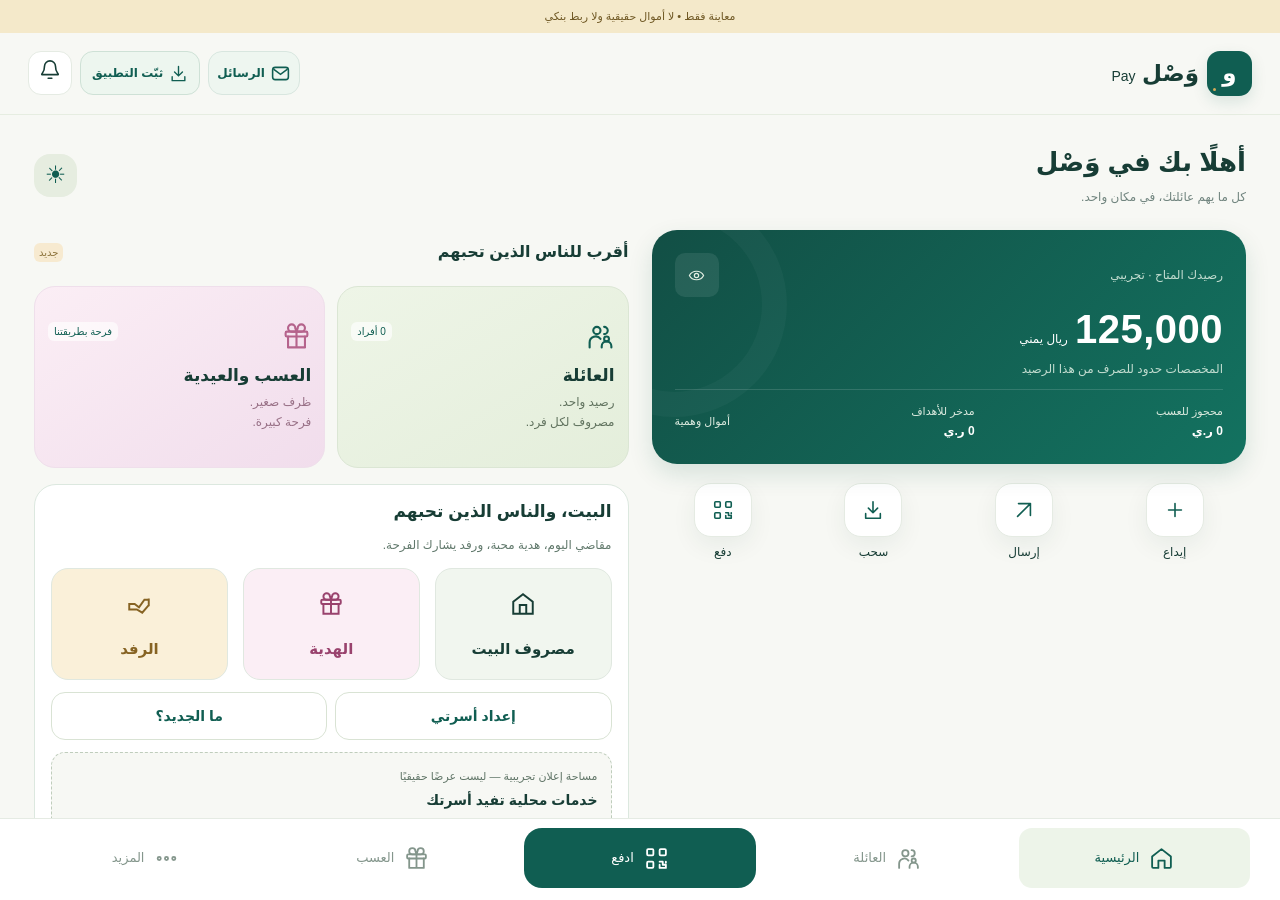
==== waslpay/index.html @ e9b145be "Add WaslPay 2.3 household budgets, optional family roles and gifts/rafd demo" ====
<!doctype html>
<html lang="ar" dir="rtl">
<head>
<meta charset="utf-8"><meta name="viewport" content="width=device-width,initial-scale=1,viewport-fit=cover,interactive-widget=resizes-content">
<meta name="theme-color" content="#105e52"><meta name="description" content="وَصْل Pay — معاينة محفظة الأسرة: ميزانيات متجددة، مصروف الأبناء وعسب العيد. جميع العمليات تجريبية.">
<meta name="apple-mobile-web-app-capable" content="yes">
<meta name="apple-mobile-web-app-title" content="وَصْل Pay">
<meta name="apple-mobile-web-app-status-bar-style" content="default">
<meta name="mobile-web-app-capable" content="yes">
<meta name="format-detection" content="telephone=no">
<title>وَصْل Pay | العائلة والعسب — هواتف وأجهزة لوحية</title>
<link rel="manifest" href="manifest.webmanifest">
<link rel="icon" type="image/png" sizes="192x192" href="icons/icon-192.png">
<link rel="apple-touch-icon" sizes="180x180" href="icons/apple-touch-icon.png">
<link rel="stylesheet" href="family-v2.css?v=2.0.0">
<link rel="stylesheet" href="responsive-2.1.css?v=2.1.0">
<link rel="stylesheet" href="messages-2.2.css?v=2.2.0">
<link rel="stylesheet" href="spend-guard-2.2.1.css?v=2.2.1">
<link rel="stylesheet" href="community-2.3.css?v=2.3.0">
</head>
<body>
<a class="skip-link" href="#screen">انتقل إلى المحتوى</a>
<main class="layout">
<aside class="intro">
 <a class="brand" href="#home"><span class="brand-mark">و</span><span>وَصْل <b dir="ltr">Pay</b><small>تفاصيل صغيرة. فرق كبير.</small></span></a>
 <div class="eyebrow">هاتف · تابلت · متصفح · معاينة 2.3.0</div>
 <h1>محفظة واحدة.<br>أقرب <em>لعائلتك.</em></h1>
 <p>مصروفهم من رصيدك، ضمن حدود تختارها.<br>وفرحة العيد تصلهم في ظرفٍ يحمل محبتك.</p>
 <div class="intro-item"><span>01</span><div><strong>مخصصات تتجدد</strong><small>كل يوم، كل أسبوع، أو كل شهر.</small></div></div>
 <div class="intro-item"><span>02</span><div><strong>«العسب» بطريقتنا</strong><small>ظروف وردية وزرقاء وذهبية، وتهنئة خاصة.</small></div></div>
 <div class="intro-item"><span>03</span><div><strong>قرارات أوضح، قلق أقل</strong><small>حدود للصرف، طلب زيادة، وصندوق لهدف الأسرة.</small></div></div>
 <div class="desktop-notice">نموذج تفاعلي محلي فقط، بلا بنك أو حسابات حقيقية. الأسماء والمبالغ أمثلة، ولا يتم إرسال أموال أو دعوات.</div>
 <span class="revision">تحديث الخميس 17 سبتمبر 2026 · 2.3.0</span>
</aside>
<div class="phone">
 <div class="demo-ribbon">معاينة فقط • لا أموال حقيقية ولا ربط بنكي</div>
 <header class="app-header"><a href="#home" class="small-brand"><span class="brand-mark">و</span><b>وَصْل <span dir="ltr">Pay</span></b></a><div class="header-actions"><button type="button" class="message-trigger" id="messageTrigger" data-inbox="open" aria-label="الرسائل"><svg viewBox="0 0 24 24" aria-hidden="true"><rect x="3" y="5" width="18" height="14" rx="3"/><path d="m4 7 8 6 8-6"/></svg><span>الرسائل</span><span id="messageCount" class="notification-dot" hidden></span></button><button type="button" class="install-trigger" data-platform-action="install" aria-label="تثبيت وَصْل على جهازك">ثبّت التطبيق</button><button class="icon-button" data-action="requests" aria-label="طلبات الأسرة"><span id="bellIcon"></span><span id="requestCount" class="notification-dot" hidden></span></button></div></header>
 <div id="connectionBar" class="connection-bar" role="status" hidden>أنت بلا إنترنت — المعاينة المحلية فقط. لا معاملات مالية حقيقية.</div>
 <div id="updateBar" class="update-bar" role="status" hidden><span>تحديث جديد جاهز للمعاينة</span><button type="button" data-platform-action="update">تحديث الآن</button></div>
 <div id="paymentLive" class="payment-live" hidden><p id="paymentLiveText" role="status" aria-live="polite" aria-atomic="true"></p><button type="button" id="paymentLiveOpen" data-inbox="detail">التفاصيل</button><button type="button" data-inbox="dismiss" aria-label="إخفاء تنبيه الحركة">×</button></div>
 <div id="screen" class="screen" tabindex="-1"></div>
 <nav id="nav" class="bottom-nav" aria-label="التنقل الرئيسي"></nav>
 <div id="toast" class="toast" role="status" aria-live="polite"></div>
</div>
</main>
<dialog id="dialog" aria-labelledby="dialogTitle"><div class="dialog-head"><h2 id="dialogTitle"></h2><button class="icon-button" data-action="close" aria-label="إغلاق">×</button></div><div id="dialogBody"></div></dialog>
<dialog id="installDialog" aria-labelledby="installTitle">
 <div class="dialog-head"><h2 id="installTitle">وَصْل، على جهازك</h2><button type="button" class="icon-button" data-platform-action="close-install" aria-label="إغلاق تعليمات التثبيت">×</button></div>
 <div class="install-hero"><img src="icons/icon-192.png" width="74" height="74" alt="أيقونة وَصْل Pay"><h3>عائلتك أقرب، بضغطة.</h3><p>أضف المعاينة إلى الشاشة الرئيسية.<br>للهواتف والأجهزة اللوحية، دون تسجيل في ChatGPT.</p></div>
 <div class="install-tabs" role="group" aria-label="نوع جهازك"><button type="button" data-platform-action="tab" data-platform="android" aria-pressed="true">Android</button><button type="button" data-platform-action="tab" data-platform="apple" aria-pressed="false">iPhone / iPad</button></div>
 <ol id="installSteps" class="install-steps"></ol>
 <button type="button" id="nativeInstall" class="primary" data-platform-action="native-install" hidden>تثبيت التطبيق</button>
 <p class="hint warn">هذه نسخة ويب تجريبية، وليست تطبيقًا منشورًا في App Store أو Google Play. ملف APK السابق لا يُحدَّث تلقائيًا.</p>
 <p id="offlineHint" class="install-foot">بعد تحميل الملفات لأول مرة، تتاح المعاينة المحفوظة دون إنترنت إذا دعم المتصفح ذلك. لا تُنفّذ دفعات حقيقية، ولا تنتقل بيانات التجربة بين الأجهزة.</p>
</dialog>
<dialog id="messagesDialog" aria-labelledby="messagesTitle"><div class="dialog-head"><div><h2 id="messagesTitle">رسائل المحفظة</h2><p id="messagesScope"></p></div><button type="button" class="icon-button" data-inbox="close" aria-label="إغلاق الرسائل">×</button></div><p class="hint warn">تحديث فوري داخل هذه المعاينة فقط. لا ربط مصرفي، ولا إشعارات بين هواتف مختلفة أو عند إغلاق التطبيق.</p><div id="messagesBody"></div></dialog>
<noscript><p>تحتاج المعاينة إلى تفعيل JavaScript. لا يتم تنفيذ أي معاملات حقيقية.</p></noscript>
<script src="community-start-2.3.js?v=2.3.0"></script>
<script src="family-v2.js?v=2.0.0"></script>
<script src="platform-2.1.1.js?v=2.1.1"></script>
<script src="money-input-2.1.2.js?v=2.1.2"></script>
<script src="messages-2.2.js?v=2.2.0"></script>
<script src="spend-guard-2.2.1.js?v=2.2.1"></script>
<script src="community-domain-2.3.js?v=2.3.0"></script>
<script src="community-ui-2.3.js?v=2.3.0"></script>
</body>
</html>
---- waslpay/family-v2.css ----
:root{--ink:#173d35;--muted:#70847e;--green:#105e52;--mint:#e6f2ec;--gold:#d6aa58;--paper:#f7f8f4;--line:#e5ebe3;--pink:#d36b9c;--blue:#5187ca;--red:#b74945;--shadow:0 9px 24px #163e3210}*{box-sizing:border-box}body{margin:0;font-family:Tahoma,Arial,system-ui,sans-serif;color:var(--ink);background:radial-gradient(ellipse at 80% 20%,#e4efe6,transparent 55%),#f6f3eb;font-size:14px}button,input,select,textarea{font:inherit}button,a{touch-action:manipulation}button{cursor:pointer;color:inherit}button:disabled{opacity:.5;cursor:not-allowed}button:focus-visible,a:focus-visible{outline:3px solid var(--gold);outline-offset:3px}a{color:inherit;text-decoration:none}svg.ico{width:22px;height:22px;fill:none;stroke:currentColor;stroke-width:1.75;stroke-linecap:round;stroke-linejoin:round;flex-shrink:0}.layout{max-width:1070px;margin:auto;display:grid;grid-template-columns:1fr 432px;gap:85px;align-items:center;padding:28px 35px;min-height:100vh}.intro{padding:20px 0}.brand{display:flex;align-items:center;gap:13px;font-size:28px;font-weight:700;margin-bottom:50px}.brand b{font-size:20px;font-weight:400}.brand small{display:block;font-size:10px;letter-spacing:.5px;margin-top:6px;color:var(--muted);font-weight:400}.brand-mark{display:grid;place-items:center;width:49px;height:49px;border-radius:17px;background:var(--green);color:#fff;font-size:30px;font-weight:bold;position:relative;box-shadow:0 6px 15px #105e5220}.brand-mark:after{content:'';position:absolute;bottom:7px;left:8px;width:5px;height:5px;background:var(--gold);border-radius:50%}.eyebrow{color:var(--green);font-size:12px;letter-spacing:1px;margin-bottom:17px}.intro h1{font-size:51px;line-height:1.5;letter-spacing:-2px;margin:0 0 20px}.intro em{font-style:normal;color:var(--green);position:relative}.intro em:after{content:'';position:absolute;height:9px;background:#d6aa5835;bottom:4px;left:0;right:0}.intro>p{font-size:16px;line-height:2;color:var(--muted);margin-bottom:28px}.intro-item{display:flex;gap:16px;align-items:center;padding:14px 0;border-bottom:1px solid #d9e3d7}.intro-item>span{color:var(--gold);font-size:13px;letter-spacing:1px}.intro-item strong{display:block;font-size:14px}.intro-item small{display:block;color:var(--muted);font-size:11px;line-height:1.8;margin-top:5px}.desktop-notice{font-size:10px;line-height:1.9;color:var(--muted);margin-top:25px;max-width:350px}.revision{display:block;font-size:9px;color:var(--muted);margin-top:15px}.phone{border:6px solid #213f35;border-radius:37px;height:min(910px,calc(100vh - 56px));min-height:720px;background:var(--paper);box-shadow:0 30px 80px #1c493224;overflow:hidden;position:relative;display:flex;flex-direction:column}.demo-ribbon{flex-shrink:0;text-align:center;font-size:9px;background:#f4e9ca;padding:9px 4px 8px;color:#705925;line-height:1.4}.app-header{display:flex;align-items:center;justify-content:space-between;flex-shrink:0;padding:15px 19px 12px;background:var(--paper);border-bottom:1px solid #e6ede1}.small-brand{display:flex;gap:8px;align-items:center;font-size:18px}.small-brand .brand-mark{width:34px;height:34px;border-radius:11px;font-size:23px}.small-brand .brand-mark:after{width:3px;height:3px;bottom:5px;left:6px}.small-brand b>span{font-size:14px;font-weight:400}.icon-button{border:1px solid var(--line);background:#fff;width:37px;height:37px;display:grid;place-items:center;border-radius:13px;position:relative;font-size:24px}.notification-dot{position:absolute;top:0;right:-4px;background:var(--red);color:#fff;border:2px solid var(--paper);border-radius:50%;min-width:17px;height:17px;font-size:9px;display:grid;place-items:center}.notification-dot[hidden]{display:none}.screen{overflow:auto;flex:1;min-height:0;padding:18px 18px 32px;scrollbar-width:thin;scrollbar-color:#dae5d7 transparent;outline:none}.bottom-nav{flex-shrink:0;display:grid;grid-template-columns:repeat(5,1fr);border-top:1px solid var(--line);background:#fff;padding:8px 7px max(10px,env(safe-area-inset-bottom));gap:3px;z-index:4}.nav-button{border:0;background:transparent;color:#84968c;border-radius:13px;display:flex;align-items:center;justify-content:center;flex-direction:column;gap:4px;padding:6px 0;font-size:10px;min-height:49px}.nav-button.active{background:#edf4e9;color:var(--green)}.nav-button.pay{background:var(--green);color:#fff;width:51px;height:51px;border-radius:18px;justify-self:center}.nav-button.pay span{font-size:8px}.row{display:flex;align-items:center;justify-content:space-between;gap:10px}.greeting{margin:0 0 17px}.greeting h2{font-size:19px;line-height:1.5;margin:0 0 5px}.muted{color:var(--muted);font-size:11px;line-height:1.8}.avatar{width:43px;height:43px;border-radius:16px;display:grid;place-items:center;background:#e6ede0;color:var(--green);font-size:24px}.balance{padding:20px;border-radius:25px;background:linear-gradient(135deg,#124f45,#137260);color:white;box-shadow:0 10px 25px #0d574323;position:relative;overflow:hidden}.balance:after{content:'';position:absolute;width:175px;height:175px;border:25px solid #ffffff08;border-radius:50%;left:-90px;top:-38px;pointer-events:none}.balance .label{color:#c3ddd0;font-size:11px}.balance .money{font-size:31px;letter-spacing:.5px;margin:10px 0;display:flex;align-items:baseline;gap:7px;direction:ltr;justify-content:flex-end}.balance .money small{font-size:12px;font-weight:normal;letter-spacing:0}.balance .row{position:relative;z-index:1}.balance-foot{border-top:1px solid #ffffff23;margin-top:13px;padding-top:12px;font-size:9px;line-height:1.7;color:#dceadf}.balance-foot b{display:block;color:white;font-size:11px}.balance .eye{border:0;background:#ffffff16;width:29px;height:29px;border-radius:10px;display:grid;place-items:center;color:#e1ede1}.balance .eye .ico{width:17px;height:17px}.quick{display:grid;grid-template-columns:repeat(4,1fr);gap:8px;margin:19px 0}.quick button{border:0;background:none;padding:0;font-size:10px;text-align:center}.quick button>span{width:53px;height:50px;border:1px solid var(--line);background:#fff;border-radius:17px;display:grid;place-items:center;margin:0 auto 8px;color:var(--green);box-shadow:var(--shadow)}.heading{display:flex;align-items:center;justify-content:space-between;margin:22px 0 11px;gap:10px}.heading h3{font-size:14px;margin:0;line-height:1.6}.text-button{border:0;background:none;padding:4px 0;color:var(--green);font-size:10px;text-decoration:none}.tiles{display:grid;grid-template-columns:1fr 1fr;gap:10px}.feature-card{border:1px solid #dbe6d4;background:linear-gradient(150deg,#eef5e7,#e4eedb);padding:15px 13px;border-radius:21px;text-align:right;min-height:130px;position:relative;overflow:hidden}.feature-card.pink{background:linear-gradient(145deg,#fbeef5,#f1ddec);border-color:#efdfeb}.feature-card>strong{display:block;font-size:17px;margin:11px 0 6px}.feature-card>small{display:block;font-size:10px;color:#60725e;line-height:1.7}.feature-card.pink small{color:#987086}.feature-card>.ico{width:29px;height:29px;color:var(--green)}.feature-card.pink>.ico{color:#b5638c}.tiny-pill{float:left;background:#ffffffa6;color:var(--green);padding:4px 6px;border-radius:6px;font-size:8px}.services-grid{display:grid;grid-template-columns:repeat(3,1fr);gap:8px}.service-button{border:1px solid var(--line);background:#fff;border-radius:16px;padding:12px 4px;text-align:center;display:flex;gap:7px;flex-direction:column;align-items:center;font-size:10px}.service-button .ico{width:23px;height:23px;color:var(--green)}.card{background:white;border:1px solid var(--line);border-radius:20px;padding:15px;margin-bottom:11px}.hint{background:#edf2e8;border:1px solid #e3eadd;border-radius:14px;padding:11px 12px;font-size:10px;line-height:1.9;color:#5f7568;margin:12px 0}.hint.warn{background:#fbf3de;border-color:#f0e3bd;color:#7c672f}.hint.pink{background:#faeef4;border-color:#eddfeb;color:#8b6380}.hint.danger{background:#fff0ee;border-color:#f1d9d2;color:var(--red)}.page-title{display:flex;align-items:center;justify-content:space-between;margin-bottom:16px}.page-title h2{font-size:23px;margin:0 0 6px}.page-title p{margin:0}.page-title .title-icon{width:46px;height:46px;border-radius:18px;background:#e6ede1;display:grid;place-items:center}.page-title .title-icon .ico{width:26px;height:26px}.primary,.secondary,.danger-button{width:100%;padding:13px 12px;min-height:46px;border-radius:14px;border:1px solid transparent;display:flex;align-items:center;justify-content:center;gap:7px;font-size:12px;font-weight:700}.primary{background:var(--green);color:white}.secondary{background:#fff;color:var(--green);border-color:#d9e3d4}.danger-button{background:#fff0ed;color:var(--red);border-color:#f1dad5}.button-row{display:flex;gap:8px;margin-top:12px}.button-row>*{flex:1}.button-row .primary,.button-row .secondary{font-size:10px;min-height:40px;padding:9px 6px}.member-card{background:#fff;border:1px solid var(--line);border-radius:20px;padding:15px;margin-bottom:11px}.member-card.paused{background:#f2f3ef}.member-info{display:flex;gap:10px;align-items:center}.member-avatar{width:44px;height:44px;border-radius:16px;display:grid;place-items:center;font-size:25px;background:#e8f0fd}.member-avatar.pink{background:#f8e7f0}.member-avatar.gold{background:#fcf0d5}.member-name{font-size:14px;font-weight:700}.badge{display:inline-flex;align-items:center;gap:4px;font-size:9px;background:#ecf4e7;color:var(--green);padding:5px 7px;border-radius:7px;white-space:nowrap}.badge.paused{color:var(--red);background:#fae8e5}.member-budget{margin-top:17px;display:flex;justify-content:space-between;align-items:baseline}.member-budget b{font-size:21px}.member-budget b small{font-size:10px;font-weight:normal}.member-budget>span{font-size:9px;color:var(--muted)}.progress{height:6px;background:#edf1e8;border-radius:20px;margin:10px 0;overflow:hidden}.progress>i{display:block;height:100%;background:linear-gradient(90deg,#78a987,#176453);border-radius:20px;max-width:100%}.progress>i.over{background:#d09047}.micro{font-size:9px;line-height:1.9;color:var(--muted)}.category-list{display:flex;flex-wrap:wrap;gap:5px;margin-top:9px}.category-list span{background:#f4f6f1;border:1px solid #edf0e8;padding:4px 6px;border-radius:7px;font-size:9px}.summary-grid{display:grid;grid-template-columns:repeat(2,1fr);gap:9px}.stat{border:1px solid var(--line);border-radius:15px;background:#fff;padding:12px}.stat small{display:block;font-size:9px;color:var(--muted);line-height:1.7}.stat b{font-size:17px;display:block;margin-top:6px}.stat b small{display:inline;font-weight:normal}.preview-banner{padding:10px 12px;background:#e8edf7;border:1px solid #d8dfef;color:#4f6289;border-radius:12px;font-size:10px;line-height:1.8;margin-bottom:12px}.preview-banner button{display:block;font-size:10px;background:#fff;border:1px solid #d8dfef;padding:7px 10px;border-radius:7px;margin-top:8px;color:#415b81}.member-view-hero{text-align:center;background:#eef4e8;border:1px solid #dfe8d5;border-radius:23px;padding:25px 15px}.member-view-hero .member-avatar{margin:0 auto 12px;width:60px;height:60px;font-size:32px}.member-view-hero h3{margin:0 0 10px;font-size:19px}.member-view-hero .big{font-size:35px;font-weight:700;margin:8px 0}.member-view-hero .big small{font-size:12px;font-weight:normal}.request-card{background:white;border:1px solid var(--line);padding:14px;border-radius:16px;margin:10px 0}.request-card h3{font-size:13px;margin:0 0 7px}.request-card p{font-size:11px;color:var(--muted);line-height:1.8;margin:6px 0}.tx{display:flex;gap:10px;align-items:center;padding:13px 0;border-bottom:1px solid var(--line)}.tx:last-child{border-bottom:0}.tx-icon{width:35px;height:35px;border-radius:12px;display:grid;place-items:center;background:#eaf2e5;color:var(--green);flex-shrink:0}.tx-icon .ico{width:17px;height:17px}.tx-info{min-width:0;flex:1}.tx-info strong{font-size:11px;display:block;overflow-wrap:anywhere}.tx-info small{display:block;color:var(--muted);font-size:9px;line-height:1.7;margin-top:4px}.tx-sum{font-size:11px;white-space:nowrap}.tx-sum.minus{color:#a45045}.tx-sum.plus{color:#1b7a57}.empty{text-align:center;padding:23px 10px;color:var(--muted);font-size:11px;line-height:1.9}.gift-hero{position:relative;border-radius:24px;padding:21px 17px;background:linear-gradient(135deg,#f9ecf2,#efdde8);text-align:center;overflow:hidden;border:1px solid #efdfeb;margin-bottom:13px}.gift-hero h3{font-size:22px;margin:16px 0 9px;color:#8d526f}.gift-hero p{font-size:11px;line-height:1.9;color:#9a7187;margin:0}.envelope{--env:#df94b5;--env-dark:#ba6f93;--env-light:#f3c9dc;position:relative;width:142px;height:93px;border-radius:7px 7px 15px 15px;margin:15px auto 5px;background:var(--env);box-shadow:0 9px 18px #80405b18;perspective:500px}.envelope.blue{--env:#85afd9;--env-dark:#5989bf;--env-light:#c2dcf3}.envelope.gold{--env:#dcc08a;--env-dark:#bb9b5d;--env-light:#f6e5bc}.envelope:before{content:'';position:absolute;inset:0;background:var(--env-light);clip-path:polygon(0 0,100% 0,50% 63%);transform-origin:top;transition:transform .7s}.envelope:after{content:'';position:absolute;inset:0;background:var(--env-dark);clip-path:polygon(0 100%,50% 39%,100% 100%);opacity:.3;border-radius:inherit}.envelope .seal{position:absolute;z-index:2;left:calc(50% - 17px);top:33px;width:34px;height:34px;border-radius:50%;display:grid;place-items:center;border:2px solid #f9eac9;background:#dbb775;color:#fff8e8;font-size:15px;box-shadow:0 3px 8px #ad7a4540}.envelope.opened:before{transform:rotateX(160deg)}.envelope.opened .seal{opacity:0;transition:.4s}.gift-hero .spark{position:absolute;color:#c99c63;font-size:18px}.gift-hero .spark.one{top:24px;right:46px}.gift-hero .spark.two{top:83px;left:33px;font-size:25px}.gift-mini{display:grid;grid-template-columns:60px 1fr;gap:14px;align-items:center;padding:15px;background:#fff;border:1px solid var(--line);border-radius:18px;margin-bottom:10px}.gift-mini .envelope{width:60px;height:42px;margin:0}.gift-mini .envelope .seal{width:16px;height:16px;left:calc(50% - 8px);top:15px;font-size:8px;border-width:1px}.gift-mini h3{font-size:12px;margin:0 0 6px;line-height:1.7}.gift-mini p{margin:0;font-size:10px;line-height:1.9;color:var(--muted)}.gift-mini .button-row{grid-column:1/-1;margin-top:1px}.receipt{text-align:center}.receipt .success-icon{display:grid;place-items:center;width:62px;height:62px;border-radius:22px;background:#e5f3e8;color:var(--green);margin:12px auto;font-size:28px}.receipt h3{font-size:21px;line-height:1.7;margin:12px 0}.receipt .receipt-amount{font-size:29px;font-weight:700;margin:14px 0}.receipt p{font-size:12px;color:var(--muted);line-height:1.9}.receipt .reference{font-size:10px;color:var(--muted);overflow-wrap:anywhere}.menu button{display:flex;align-items:center;gap:12px;width:100%;border:1px solid var(--line);background:white;border-radius:15px;padding:15px;margin-bottom:9px;text-align:right}.menu button .ico{color:var(--green)}.menu button b{font-size:12px;display:block}.menu button small{display:block;color:var(--muted);font-size:10px;line-height:1.8;margin-top:5px}.menu button>span:last-child{margin-right:auto;color:var(--muted)}dialog{border:0;border-radius:25px;background:#fcfdf9;padding:20px;width:min(420px,calc(100% - 24px));max-height:87vh;max-height:87dvh;box-shadow:0 28px 70px #10231d45;color:var(--ink);overflow:auto}dialog::backdrop{background:#15362dd0;backdrop-filter:blur(3px)}.dialog-head{display:flex;justify-content:space-between;align-items:center;gap:10px;margin-bottom:17px}.dialog-head h2{font-size:19px;line-height:1.7;margin:0}.dialog-head .icon-button{flex-shrink:0}.field{margin-bottom:14px}.field>label,.field legend{display:block;font-size:11px;font-weight:700;margin:0 0 8px}.field input,.field select,.field textarea{width:100%;background:white;border:1px solid #dce5d7;border-radius:12px;padding:12px;color:var(--ink);outline:none;min-width:0}.field input:focus,.field select:focus,.field textarea:focus{border-color:var(--green);box-shadow:0 0 0 3px #105e5215}.field textarea{min-height:75px;resize:vertical;line-height:1.8}.field input[type=checkbox]{width:18px;height:18px;margin:0;accent-color:var(--green);flex-shrink:0}.field input[type=color]{height:40px}.checkbox-row{display:flex;align-items:center;gap:9px;padding:9px 0;font-size:11px;line-height:1.7}.check-grid{display:grid;grid-template-columns:1fr 1fr;gap:3px 9px}.recipient-row{background:#fff;padding:10px;border-radius:12px;border:1px solid var(--line);margin-bottom:6px}.recipient-row .member-avatar{width:33px;height:33px;font-size:19px;border-radius:11px}.small-grid{display:grid;grid-template-columns:1fr 1fr;gap:10px}.pills{display:flex;gap:7px;margin:10px 0}.pills button{flex:1;border:1px solid var(--line);border-radius:9px;padding:9px 3px;background:#fff;color:var(--green);font-size:10px}.form-error{font-size:11px;color:var(--red);line-height:1.8;margin:12px 0;min-height:0}.toast{position:absolute;bottom:90px;left:14px;right:14px;padding:13px;background:#183d34;color:white;border-radius:13px;font-size:11px;line-height:1.8;box-shadow:0 10px 25px #123a2940;opacity:0;transform:translateY(10px);pointer-events:none;transition:.2s;z-index:20}.toast.visible{opacity:1;transform:translateY(0)}.goal-icon{width:42px;height:42px;background:#f7ecd5;border-radius:14px;display:grid;place-items:center;color:#9b7937}.goal-icon .ico{width:24px;height:24px}.foot-note{text-align:center;font-size:9px;color:var(--muted);line-height:1.9;margin-top:18px}.hidden{display:none!important}fieldset{border:0;padding:0;margin:0}.amount-line{font-size:22px;letter-spacing:.4px;direction:ltr;unicode-bidi:isolate}.helper-link{font-size:10px;color:var(--green);line-height:1.8}.notice-tag{font-size:8px;padding:4px 5px;background:#f7ead0;color:#8c723a;border-radius:6px}
@media(min-width:850px){dialog{margin-top:max(8vh,40px)}}
@media(max-width:850px){.layout{display:block;padding:0;min-height:100vh}.intro{display:none}.phone{width:100%;max-width:500px;height:100vh;height:100dvh;min-height:0;border:0;border-radius:0;box-shadow:none;margin:0 auto}.screen{padding:17px 18px 30px}.demo-ribbon{padding-top:max(8px,env(safe-area-inset-top))}.app-header{padding:13px 18px 11px}dialog{margin-top:auto;margin-bottom:0;border-radius:25px 25px 0 0;width:100%;max-width:500px;padding-bottom:max(22px,env(safe-area-inset-bottom))}}@media(max-width:345px){.screen{padding-left:12px;padding-right:12px}.balance .money{font-size:27px}.member-budget b{font-size:19px}.small-grid{gap:7px}.primary,.secondary{font-size:11px}.feature-card{padding:13px 10px}.nav-button{font-size:9px}}@media(prefers-reduced-motion:reduce){*,*:before,*:after{transition:none!important;animation:none!important;scroll-behavior:auto!important}}
---- waslpay/responsive-2.1.css ----
/* WaslPay 2.1 — fluid RTL phone/tablet/PWA shell. No changes to money logic. */
html{height:100%;-webkit-text-size-adjust:100%;text-size-adjust:100%;color-scheme:light}
body{height:100%;overflow:hidden}
[hidden]{display:none!important}
.layout{width:100%;max-width:1440px;min-height:0;height:100vh;height:100dvh;padding:0;display:block}
.intro{display:none}
.phone{width:100%;max-width:none;min-width:0;height:100%;min-height:0;border:0;border-radius:0;margin:0;box-shadow:none}
.demo-ribbon{font-size:11px;line-height:1.5;padding:8px max(12px,env(safe-area-inset-right));padding-top:max(8px,env(safe-area-inset-top))}
.app-header{padding:12px max(16px,env(safe-area-inset-right)) 12px max(16px,env(safe-area-inset-left));gap:10px}
.header-actions{display:flex;gap:8px;align-items:center}
.small-brand{font-size:18px;min-width:0;gap:8px}
.small-brand .brand-mark{width:40px;height:40px;border-radius:13px}
.icon-button{min-width:44px;width:44px;min-height:44px;height:44px;flex-shrink:0}
.install-trigger{display:flex;align-items:center;justify-content:center;gap:6px;min-height:44px;border:1px solid #cee1d6;background:#edf6ef;padding:9px 11px;border-radius:13px;color:var(--green);font-size:12px;font-weight:700}
.install-trigger .ico{width:19px;height:19px}
.screen{padding:20px max(18px,env(safe-area-inset-right)) 26px max(18px,env(safe-area-inset-left));overscroll-behavior-y:contain;-webkit-overflow-scrolling:touch;scroll-padding:24px;overflow-x:hidden}
.screen>*{min-width:0}
.bottom-nav{padding:7px max(12px,env(safe-area-inset-right)) max(9px,env(safe-area-inset-bottom)) max(12px,env(safe-area-inset-left));min-width:0;gap:6px}
.nav-button{min-height:54px;font-size:11px;line-height:1.4}
.nav-button.pay{width:58px;height:54px}
.nav-button.pay span{font-size:10px}
.greeting h2{font-size:22px}.muted{font-size:12px}.micro{font-size:11px}.foot-note{font-size:11px}
.balance .label{font-size:12px}.balance-foot{font-size:11px}.balance-foot b{font-size:12px}.balance .money{font-size:34px}
.balance .eye{min-width:44px;width:44px;min-height:44px;height:44px}
.quick button{min-height:72px;font-size:12px}.quick button>span{width:58px;height:54px}
.heading h3{font-size:16px}.heading{margin:22px 0 12px}
.text-button{min-height:44px;font-size:12px;padding:8px 5px;flex-shrink:0}
.notice-tag{font-size:10px}.tiny-pill{font-size:10px}.feature-card{min-height:144px}.feature-card>small{font-size:12px}
.service-button{font-size:12px;min-height:88px;padding:14px 6px}
.hint{font-size:12px;line-height:1.9}.stat small{font-size:11px}.stat b{font-size:20px}
.member-name{font-size:16px}.member-budget>span{font-size:11px}.member-budget b small{font-size:12px}.badge{font-size:11px}
.category-list span{font-size:11px}.button-row{flex-wrap:wrap}.button-row>*{min-width:0}.button-row .primary,.button-row .secondary{font-size:12px;min-height:46px;padding:10px 6px}
.primary,.secondary,.danger-button{font-size:14px;min-height:48px}
.card h3{font-size:17px}.tx-info strong{font-size:13px}.tx-info small{font-size:11px}.tx-sum{font-size:13px}.empty{font-size:13px}
.gift-mini h3{font-size:14px}.gift-mini p{font-size:12px}.gift-hero p{font-size:13px}.request-card p{font-size:13px}
.preview-banner,.preview-banner button{font-size:12px}.preview-banner button{min-height:44px}
.menu button{min-height:72px}.menu button b{font-size:14px}.menu button small{font-size:12px}
.dashboard-grid{display:block}.dashboard-block{min-width:0}.cards-grid{display:grid;grid-template-columns:minmax(0,1fr);gap:12px}.cards-grid>.member-card,.cards-grid>.card,.cards-grid>.gift-mini{margin:0}
.family-footer{margin-top:16px}.gift-empty{grid-column:1/-1}
.toast{font-size:13px;bottom:calc(88px + env(safe-area-inset-bottom));max-width:600px;margin:auto}
.connection-bar{background:#fff0d5;border-bottom:1px solid #e7d4ab;padding:9px 16px;color:#765320;font-size:12px;line-height:1.7;flex-shrink:0;text-align:center}
.update-bar{background:#e8f1fd;color:#36587e;padding:8px 14px;display:flex;align-items:center;justify-content:center;gap:12px;flex-shrink:0;font-size:12px}
.update-bar button{min-height:44px;border:1px solid #b9cde6;background:#fff;border-radius:10px;padding:8px 14px;color:#294970}
.skip-link{position:fixed;top:-100px;right:12px;background:#fff;padding:12px;z-index:100}.skip-link:focus{top:12px}
.field>label,.field legend,.checkbox-row{font-size:13px}
.field input,.field select,.field textarea{font-size:16px;min-height:48px;scroll-margin:55px}
.field input[type=checkbox]{min-height:22px;width:22px;height:22px}
.checkbox-row{min-height:48px}.form-error{font-size:13px}.pills button{min-height:44px;font-size:12px}
dialog{position:fixed;width:min(560px,calc(100% - 24px));max-width:560px;max-height:calc(var(--vv-height,100dvh) - 32px);margin:auto;padding:22px;border-radius:24px;overscroll-behavior:contain;scroll-padding:20px;-webkit-overflow-scrolling:touch}
.dialog-head{position:sticky;top:-22px;background:#fcfdf9;z-index:4;padding:12px 0;margin-top:-10px}.dialog-head h2{font-size:20px}
.dialog-head .icon-button{font-size:27px}
.keyboard-open dialog{top:calc(var(--vv-top,0px) + 8px);bottom:auto;margin:0 auto;max-height:calc(var(--vv-height,100dvh) - 16px)}
.install-hero{text-align:center;padding:5px 0 13px}.install-hero img{width:74px;height:74px;border-radius:22px;box-shadow:0 9px 22px #105e5225}.install-hero h3{font-size:21px;margin:13px 0 6px}.install-hero p{color:var(--muted);font-size:13px;line-height:1.8}
.install-tabs{display:grid;grid-template-columns:1fr 1fr;gap:8px;margin:8px 0 16px}.install-tabs button{min-height:46px;border:1px solid #dae5d9;border-radius:13px;background:#fff;color:var(--green);font-size:13px}.install-tabs button[aria-pressed=true]{background:var(--green);color:#fff;border-color:var(--green)}
.install-steps{padding:0 24px 0 0;line-height:1.95;font-size:14px}.install-steps li{margin:8px 0}.install-steps strong{color:var(--green)}
.install-foot{font-size:12px;line-height:1.9;color:var(--muted)}
@media(max-width:380px){.screen{padding-left:max(12px,env(safe-area-inset-left));padding-right:max(12px,env(safe-area-inset-right))}.app-header{padding-left:12px;padding-right:12px;gap:5px}.header-actions{gap:5px}.install-trigger{padding:8px;font-size:11px}.install-trigger .ico{display:none}.small-brand{font-size:16px}.small-brand .brand-mark{width:34px;height:34px}.feature-card{padding:13px 10px}.tiny-pill{font-size:9px}.category-list span{font-size:10px}.member-budget{flex-wrap:wrap;gap:5px}.member-card{padding:12px}.button-row .primary,.button-row .secondary{font-size:11px}}
@media(max-width:599px){dialog{width:calc(100% - 16px);padding:18px;max-height:calc(var(--vv-height,100dvh) - 24px)}.dialog-head{top:-18px}.small-grid{gap:9px}.check-grid{gap:3px 9px}}
@media(min-width:700px){.app-header{padding:18px max(28px,env(safe-area-inset-right)) 18px max(28px,env(safe-area-inset-left))}.small-brand{font-size:23px}.small-brand .brand-mark{width:45px;height:45px}.screen{padding:25px max(28px,env(safe-area-inset-right)) 30px max(28px,env(safe-area-inset-left))}.greeting{margin-bottom:22px}.greeting h2{font-size:26px}.dashboard-grid{display:grid;grid-template-columns:repeat(2,minmax(0,1fr));gap:23px}.dashboard-block>.heading{margin-top:0;min-height:44px}.dashboard-block .balance{padding:23px}.dashboard-block .quick{margin-bottom:0}.dashboard-block .tiles{gap:12px}.dashboard-block .feature-card{min-height:175px}.dashboard-block:last-child{grid-column:1/-1}.cards-grid{grid-template-columns:repeat(2,minmax(0,1fr));gap:16px}.family-summary{max-width:750px}.bottom-nav{padding:9px max(30px,env(safe-area-inset-right)) max(12px,env(safe-area-inset-bottom)) max(30px,env(safe-area-inset-left));gap:16px}.nav-button{min-height:60px;font-size:13px;flex-direction:row;gap:10px}.nav-button.pay{width:100%;height:60px}.nav-button.pay span{font-size:13px}.nav-button svg.ico{width:25px;height:25px}.gift-hero{padding:27px}.gift-hero .envelope{width:172px;height:112px}.gift-hero .envelope .seal{top:43px}.screen[data-page=member],.screen[data-page=profile],.screen[data-page=more],.screen[data-page=services],.screen[data-page=requests],.screen[data-page=activity]{width:100%;max-width:920px;margin-inline:auto}.menu{display:grid;grid-template-columns:repeat(2,minmax(0,1fr));gap:12px}.menu button{margin:0;min-height:95px}.family-footer>.secondary{max-width:400px}.gift-controls{display:grid;grid-template-columns:minmax(0,1fr) minmax(0,1fr);gap:24px;align-items:center}.gift-controls>.gift-hero{margin:0}.gift-composer{display:flex;flex-direction:column;gap:12px}.gift-composer>.hint{margin:0}.summary-grid .stat{padding:17px}.screen[data-page=member] .member-view-hero{max-width:620px;margin-inline:auto}}
@media(min-width:1024px){.screen[data-page=family] .cards-grid{grid-template-columns:repeat(3,minmax(0,1fr))}.dashboard-block .feature-card{min-height:182px}.balance .money{font-size:40px}.screen{padding:28px 34px}.page-title h2{font-size:28px}}
@media(min-width:1440px) and (min-height:650px){.layout{display:grid;grid-template-columns:280px minmax(0,1fr);gap:30px;align-items:center;padding:22px 26px}.intro{display:block;padding:10px 0}.intro .brand{margin-bottom:25px;font-size:26px}.intro h1{font-size:37px;letter-spacing:-1px}.intro>p{font-size:14px}.intro-item{padding:12px 0}.intro-item strong{font-size:14px}.intro-item small{font-size:12px}.desktop-notice{font-size:12px}.revision{font-size:11px}.phone{border:1px solid #dce7d9;border-radius:28px;box-shadow:0 20px 60px #123c2817}.screen{padding:23px}.screen[data-page=family] .cards-grid{grid-template-columns:repeat(2,minmax(0,1fr))}}
@media(max-height:500px) and (orientation:landscape){.app-header{padding-top:6px;padding-bottom:6px}.demo-ribbon{padding-top:max(4px,env(safe-area-inset-top));padding-bottom:4px;font-size:10px}.screen{padding-top:14px}.bottom-nav{padding-top:4px;padding-bottom:max(5px,env(safe-area-inset-bottom))}.nav-button,.nav-button.pay{min-height:46px;height:46px;flex-direction:row;gap:7px}.nav-button.pay{width:100%}.nav-button svg.ico{width:20px;height:20px}.greeting h2{font-size:21px}}
@media(prefers-reduced-motion:reduce){*,*:before,*:after{transition:none!important;animation:none!important;scroll-behavior:auto!important}}
---- waslpay/messages-2.2.css ----
/* Scoped message center; preserve the existing Arabic phone/tablet layouts. */
.message-trigger{position:relative;display:flex;gap:5px;align-items:center;justify-content:center;min-width:70px;min-height:44px;border:1px solid #d8e6df;background:#eef6f0;color:#105e52;border-radius:14px;font-size:12px;font-weight:700;padding:8px}
.message-trigger svg{width:21px;height:21px;fill:none;stroke:currentColor;stroke-width:1.8}.message-trigger .notification-dot{right:-6px}
#messagesDialog{width:min(660px,calc(100vw - 24px));max-width:660px;max-height:calc(var(--vv-height,100dvh) - 30px);padding:20px;margin:auto;border:1px solid var(--line);border-radius:24px;overflow:auto;overscroll-behavior:contain}
#messagesDialog::backdrop{background:#123a3280;backdrop-filter:blur(3px)}
#messagesDialog .dialog-head{align-items:flex-start;gap:12px}#messagesDialog .dialog-head h2{margin:0;font-size:22px}#messagesScope{margin:6px 0 0;line-height:1.8;font-size:12px;color:#657e73}
.message-filters{display:flex;flex-wrap:wrap;gap:7px;margin:12px 0}.message-filters button{flex:1;min-width:90px;min-height:44px;border:1px solid #dce8df;background:white;border-radius:12px;font-size:12px}.message-filters button[aria-pressed=true]{background:#105e52;color:white;border-color:#105e52}
.message-tools{display:flex;justify-content:space-between;align-items:center;gap:8px;flex-wrap:wrap;margin:6px 0;font-size:11px;color:#637b70}.message-tools button{background:transparent;border:0;color:#105e52;min-height:44px;font-size:12px;text-decoration:underline}
.message-card{display:block;width:100%;text-align:start;border:1px solid #e1e9e2;background:#fff;border-radius:16px;padding:15px;margin:10px 0;position:relative;overflow-wrap:anywhere;line-height:1.8}
.message-card.unread{border-inline-start:4px solid #117666;background:#f1f8f2}.message-card-head{display:flex;gap:10px;justify-content:space-between;align-items:baseline;flex-wrap:wrap}.message-card-head strong{font-size:14px}.message-card-head b{font-size:17px;color:#105e52}.message-purpose{display:block;font-size:12px;margin:5px 0;color:#37594b}.message-meta{font-size:10px;color:#60766b;display:block}
.message-detail{background:white;border:1px solid #e1e9e2;border-radius:18px;padding:18px;margin:14px 0}.message-detail h3{font-size:21px;margin:15px 0 8px}.message-total{display:block;font-size:30px;color:#105e52;overflow-wrap:anywhere}.message-status{display:inline-flex;border-radius:8px;padding:6px 9px;background:#ecf5e9;color:#145642;font-size:11px}.message-detail dl{margin:18px 0 0}.message-detail dl>div{display:grid;grid-template-columns:minmax(110px,1fr) minmax(0,1.4fr);gap:12px;border-top:1px solid #edf0e9;padding:12px 0}.message-detail dt{font-size:12px;color:#65776e;line-height:1.8}.message-detail dd{font-size:13px;margin:0;line-height:1.8;overflow-wrap:anywhere}.message-privacy{font-size:11px;line-height:1.9;color:#687e72;margin:16px 0 0}.message-requests{margin-top:15px}
.payment-live{flex-shrink:0;display:flex;gap:8px;align-items:center;border-bottom:1px solid #cfe4d4;background:#e7f3e7;padding:8px 14px;color:#125647;font-size:11px;line-height:1.8;max-height:155px;overflow:auto}.payment-live[hidden]{display:none}.payment-live p{margin:0;flex:1;overflow-wrap:anywhere}.payment-live button{background:white;border:1px solid #cdddce;border-radius:10px;min-width:44px;min-height:44px;color:#105e52;font-size:11px}
@media(max-width:430px){.header-actions{gap:5px!important}.app-header{flex-wrap:wrap;gap:8px}.small-brand{font-size:16px}.message-trigger{min-width:65px;padding:6px}.message-detail dl>div{grid-template-columns:1fr;gap:3px}#messagesDialog{padding:15px}.payment-live{max-height:135px;padding:7px 9px}}
@media(min-width:768px){.message-card{padding:18px}.message-detail dl>div{grid-template-columns:1fr 1.5fr}}
@media(prefers-reduced-motion:reduce){#messagesDialog{animation:none}}
---- waslpay/spend-guard-2.2.1.css ----
/* Read-only family allowance warnings; no balance or payment logic. */
.spend-guard{display:block;margin-top:8px;padding:7px 9px;border-radius:9px;font-size:10px;line-height:1.7;background:#fff4d6;color:#755711;border:1px solid #ead8a0}.spend-guard.exhausted{background:#fff0ee;color:#a33f38;border-color:#efcfca}.message-card .spend-guard{margin-bottom:1px}.spend-guard-detail{font-size:12px;margin-top:14px}.payment-live .spend-guard-live{margin:0;max-width:220px;flex:0 1 auto}
@media(max-width:430px){.payment-live .spend-guard-live{width:100%;max-width:none;order:3}.payment-live{flex-wrap:wrap}}
---- waslpay/community-2.3.css ----
/* Additional local preview panels; no advertising SDKs or remote assets. */
.community-panel{margin:16px 0;border:1px solid #dce8df;background:#fff;border-radius:22px;padding:16px;grid-column:1/-1}.community-panel h3{margin:0 0 6px;font-size:17px}.community-panel p{line-height:1.85;font-size:12px;color:#61796c}.community-grid{display:grid;grid-template-columns:repeat(3,minmax(0,1fr));gap:9px;margin:12px 0}.community-tile{border:1px solid #e0e8e0;border-radius:17px;background:#f1f6ef;padding:14px 6px;min-height:90px;display:grid;gap:8px;place-items:center;font-size:12px}.community-tile svg{width:26px;height:26px;fill:none;stroke:currentColor;stroke-width:1.8}.community-tile.pink{background:#fbeef5;color:#99426d}.community-tile.gold{background:#faf0d9;color:#866323}.community-settings{display:flex;flex-wrap:wrap;gap:8px;margin:10px 0}.community-settings button{flex:1;min-width:115px}.community-info{padding:12px;border-radius:13px;background:#eff5ec;font-size:12px;line-height:1.85;margin:12px 0}.community-info.warn{background:#fff5dc;color:#786122}.community-ad{border:1px dashed #bfcdbc;background:#f7f8f4;border-radius:14px;padding:13px;margin-top:12px}.community-ad strong,.community-ad small{display:block;line-height:1.9}.community-ad small{font-size:11px;color:#607567}.community-ad button{min-height:44px;margin-top:8px}.community-badge{display:inline-block;font-size:11px;background:#edf5e9;color:#326146;border-radius:8px;padding:4px 8px;margin-top:5px}.community-form{display:grid;gap:12px}.community-form input:not([type=checkbox]),.community-form select,.community-form textarea{width:100%;font-size:16px;min-height:48px;border:1px solid #ccdace;border-radius:13px;padding:10px;background:#fff;color:#1f4639}.community-form textarea{min-height:90px}.community-form label{font-size:13px;line-height:1.8}.community-form .checkline{display:flex;align-items:center;gap:10px;padding:8px;min-height:46px}.community-form input[type=checkbox]{width:20px;height:20px}.community-form fieldset{border:1px solid #dce6d8;border-radius:14px;padding:10px}.community-form .form-error{font-size:13px}.community-summary{display:grid;grid-template-columns:1fr 1fr;gap:10px}.community-summary>div{border:1px solid #dce8d8;border-radius:16px;padding:14px}.community-summary b{display:block;font-size:24px;margin:8px 0}.community-summary small{font-size:12px}.community-history{margin-top:16px;display:grid;gap:9px}.community-history button{text-align:start;width:100%;border:1px solid #dce8df;background:#fff;border-radius:14px;min-height:60px;padding:13px;font-size:13px;line-height:1.8;overflow-wrap:anywhere}.community-thanks{text-align:center;line-height:2;padding:15px;background:#f9eff5;border-radius:20px}.community-release{line-height:1.9;font-size:13px}.community-release h3{font-size:17px}.community-release li{margin-bottom:8px}.household-receipt{padding:12px;border-radius:12px;background:#eef5e9;margin-top:10px;font-size:12px;line-height:1.8}.community-form .small-grid{gap:12px}.community-hidden{display:none!important}@media(min-width:700px){.community-grid{gap:15px}.community-tile{min-height:112px;font-size:15px}}@media(max-width:350px){.community-grid{gap:6px}.community-tile{font-size:11px}.community-summary b{font-size:20px}}
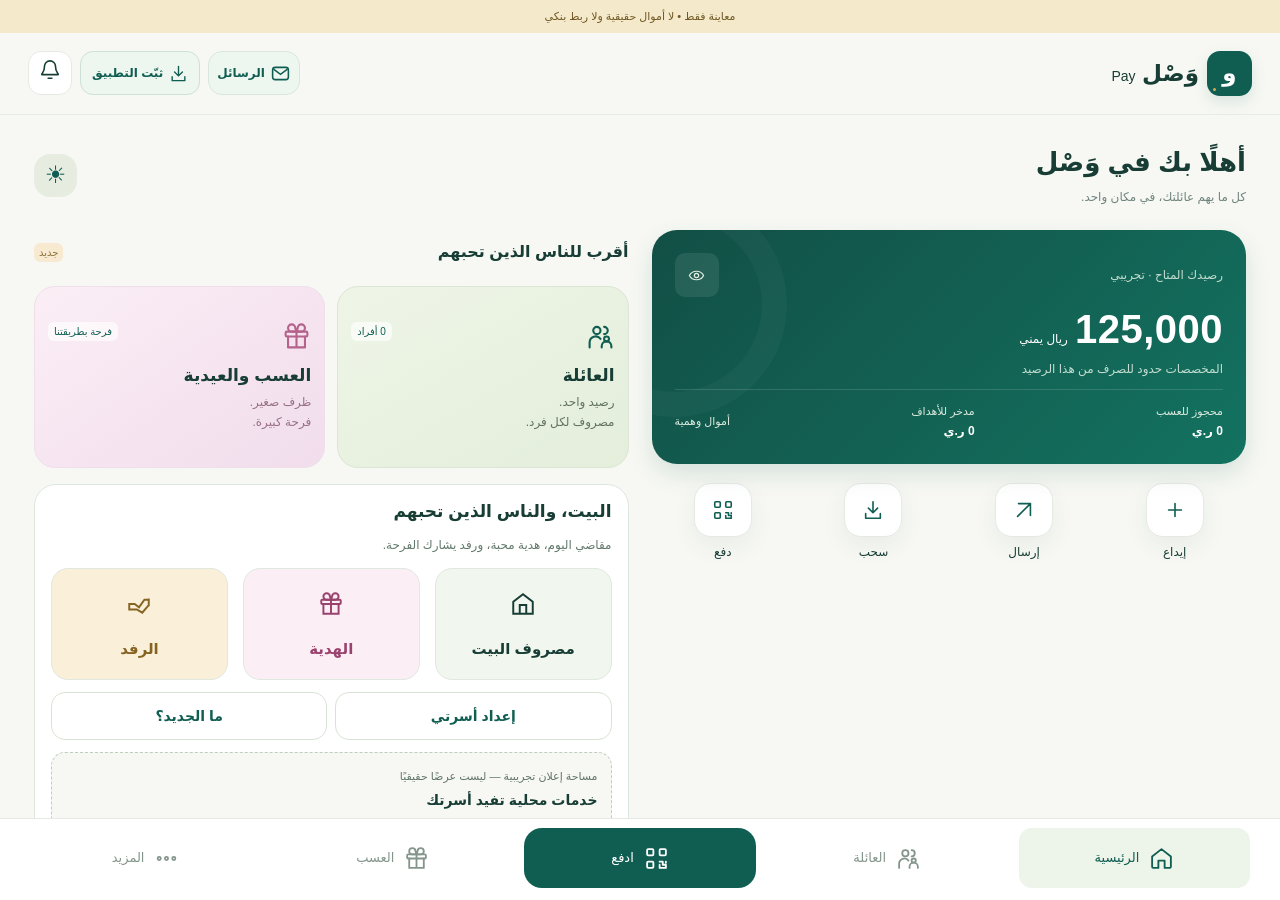
==== commit a1ed7dba: "Publish WaslPay 2.3.1 household delegation access guard" ====
--- a/waslpay/index.html
+++ b/waslpay/index.html
@@ -23,14 +23,14 @@
 <main class="layout">
 <aside class="intro">
  <a class="brand" href="#home"><span class="brand-mark">و</span><span>وَصْل <b dir="ltr">Pay</b><small>تفاصيل صغيرة. فرق كبير.</small></span></a>
- <div class="eyebrow">هاتف · تابلت · متصفح · معاينة 2.3.0</div>
+ <div class="eyebrow">هاتف · تابلت · متصفح · معاينة 2.3.1</div>
  <h1>محفظة واحدة.<br>أقرب <em>لعائلتك.</em></h1>
  <p>مصروفهم من رصيدك، ضمن حدود تختارها.<br>وفرحة العيد تصلهم في ظرفٍ يحمل محبتك.</p>
  <div class="intro-item"><span>01</span><div><strong>مخصصات تتجدد</strong><small>كل يوم، كل أسبوع، أو كل شهر.</small></div></div>
  <div class="intro-item"><span>02</span><div><strong>«العسب» بطريقتنا</strong><small>ظروف وردية وزرقاء وذهبية، وتهنئة خاصة.</small></div></div>
  <div class="intro-item"><span>03</span><div><strong>قرارات أوضح، قلق أقل</strong><small>حدود للصرف، طلب زيادة، وصندوق لهدف الأسرة.</small></div></div>
  <div class="desktop-notice">نموذج تفاعلي محلي فقط، بلا بنك أو حسابات حقيقية. الأسماء والمبالغ أمثلة، ولا يتم إرسال أموال أو دعوات.</div>
- <span class="revision">تحديث الخميس 17 سبتمبر 2026 · 2.3.0</span>
+ <span class="revision">تحديث الجمعة 18 سبتمبر 2026 · 2.3.1</span>
 </aside>
 <div class="phone">
  <div class="demo-ribbon">معاينة فقط • لا أموال حقيقية ولا ربط بنكي</div>
@@ -63,5 +63,6 @@
 <script src="spend-guard-2.2.1.js?v=2.2.1"></script>
 <script src="community-domain-2.3.js?v=2.3.0"></script>
 <script src="community-ui-2.3.js?v=2.3.0"></script>
+<script src="household-access-2.3.1.js?v=2.3.1"></script>
 </body>
 </html>
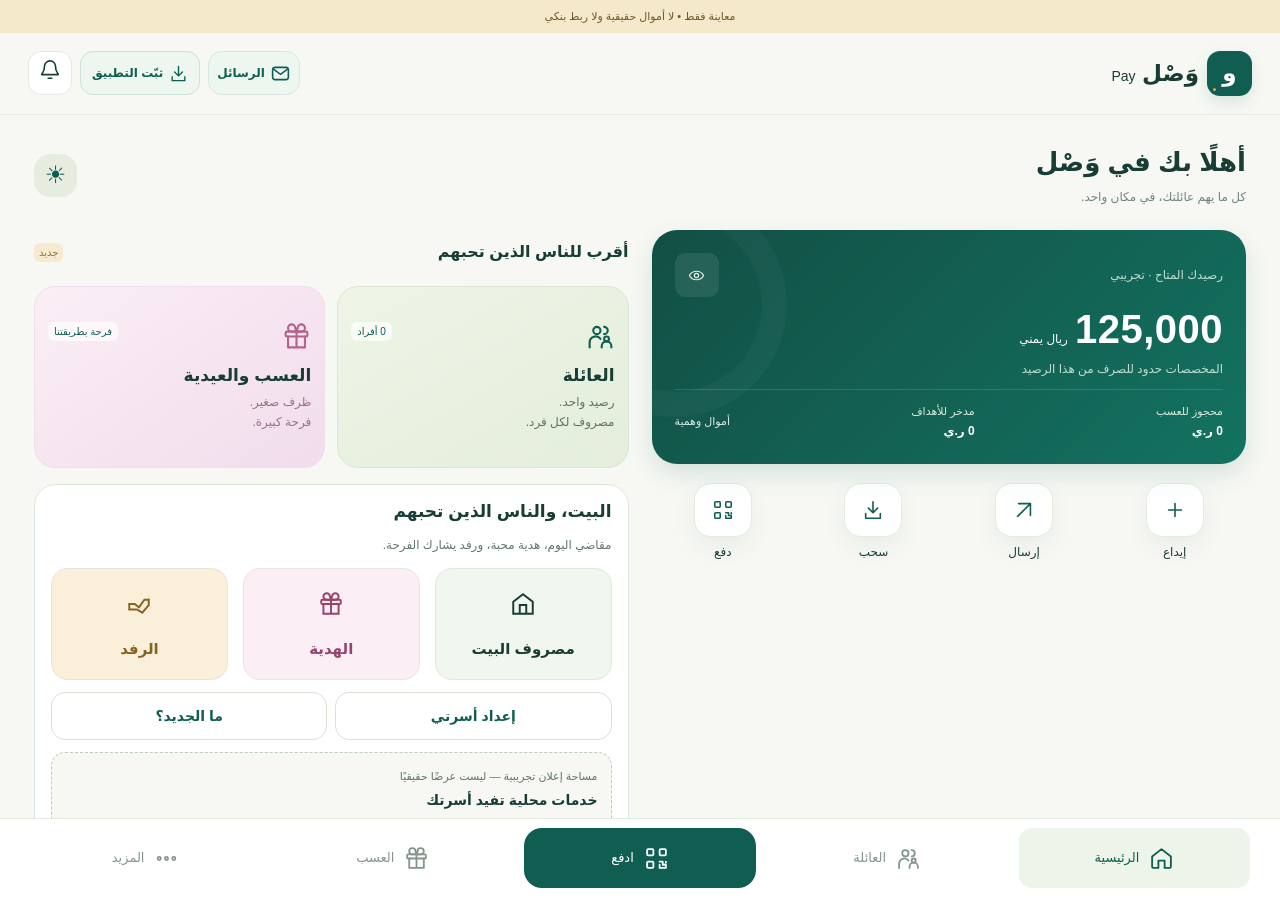
==== commit 66b1ae59: "Publish WaslPay 2.3.2 accessibility polish" ====
--- a/waslpay/index.html
+++ b/waslpay/index.html
@@ -23,18 +23,18 @@
 <main class="layout">
 <aside class="intro">
  <a class="brand" href="#home"><span class="brand-mark">و</span><span>وَصْل <b dir="ltr">Pay</b><small>تفاصيل صغيرة. فرق كبير.</small></span></a>
- <div class="eyebrow">هاتف · تابلت · متصفح · معاينة 2.3.1</div>
+ <div class="eyebrow">هاتف · تابلت · متصفح · معاينة 2.3.2</div>
  <h1>محفظة واحدة.<br>أقرب <em>لعائلتك.</em></h1>
  <p>مصروفهم من رصيدك، ضمن حدود تختارها.<br>وفرحة العيد تصلهم في ظرفٍ يحمل محبتك.</p>
  <div class="intro-item"><span>01</span><div><strong>مخصصات تتجدد</strong><small>كل يوم، كل أسبوع، أو كل شهر.</small></div></div>
  <div class="intro-item"><span>02</span><div><strong>«العسب» بطريقتنا</strong><small>ظروف وردية وزرقاء وذهبية، وتهنئة خاصة.</small></div></div>
  <div class="intro-item"><span>03</span><div><strong>قرارات أوضح، قلق أقل</strong><small>حدود للصرف، طلب زيادة، وصندوق لهدف الأسرة.</small></div></div>
  <div class="desktop-notice">نموذج تفاعلي محلي فقط، بلا بنك أو حسابات حقيقية. الأسماء والمبالغ أمثلة، ولا يتم إرسال أموال أو دعوات.</div>
- <span class="revision">تحديث الجمعة 18 سبتمبر 2026 · 2.3.1</span>
+ <span class="revision">تحديث السبت 19 سبتمبر 2026 · 2.3.2</span>
 </aside>
 <div class="phone">
  <div class="demo-ribbon">معاينة فقط • لا أموال حقيقية ولا ربط بنكي</div>
- <header class="app-header"><a href="#home" class="small-brand"><span class="brand-mark">و</span><b>وَصْل <span dir="ltr">Pay</span></b></a><div class="header-actions"><button type="button" class="message-trigger" id="messageTrigger" data-inbox="open" aria-label="الرسائل"><svg viewBox="0 0 24 24" aria-hidden="true"><rect x="3" y="5" width="18" height="14" rx="3"/><path d="m4 7 8 6 8-6"/></svg><span>الرسائل</span><span id="messageCount" class="notification-dot" hidden></span></button><button type="button" class="install-trigger" data-platform-action="install" aria-label="تثبيت وَصْل على جهازك">ثبّت التطبيق</button><button class="icon-button" data-action="requests" aria-label="طلبات الأسرة"><span id="bellIcon"></span><span id="requestCount" class="notification-dot" hidden></span></button></div></header>
+ <header class="app-header"><a href="#home" class="small-brand"><span class="brand-mark">و</span><b>وَصْل <span dir="ltr">Pay</span></b></a><div class="header-actions"><button type="button" class="message-trigger" id="messageTrigger" data-inbox="open" aria-label="الرسائل"><svg viewBox="0 0 24 24" aria-hidden="true"><rect x="3" y="5" width="18" height="14" rx="3"/><path d="m4 7 8 6 8-6"/></svg><span>الرسائل</span><span id="messageCount" class="notification-dot" hidden></span></button><button type="button" class="install-trigger" data-platform-action="install" aria-label="تثبيت وَصْل على جهازك">ثبّت التطبيق</button><button class="icon-button" data-action="requests" aria-label="طلبات الأسرة"><span id="bellIcon"></span><span id="requestCount" class="notification-dot" hidden></span></div></header>
  <div id="connectionBar" class="connection-bar" role="status" hidden>أنت بلا إنترنت — المعاينة المحلية فقط. لا معاملات مالية حقيقية.</div>
  <div id="updateBar" class="update-bar" role="status" hidden><span>تحديث جديد جاهز للمعاينة</span><button type="button" data-platform-action="update">تحديث الآن</button></div>
  <div id="paymentLive" class="payment-live" hidden><p id="paymentLiveText" role="status" aria-live="polite" aria-atomic="true"></p><button type="button" id="paymentLiveOpen" data-inbox="detail">التفاصيل</button><button type="button" data-inbox="dismiss" aria-label="إخفاء تنبيه الحركة">×</button></div>
@@ -64,5 +64,6 @@
 <script src="community-domain-2.3.js?v=2.3.0"></script>
 <script src="community-ui-2.3.js?v=2.3.0"></script>
 <script src="household-access-2.3.1.js?v=2.3.1"></script>
+<script src="accessibility-2.3.2.js?v=2.3.2"></script>
 </body>
 </html>
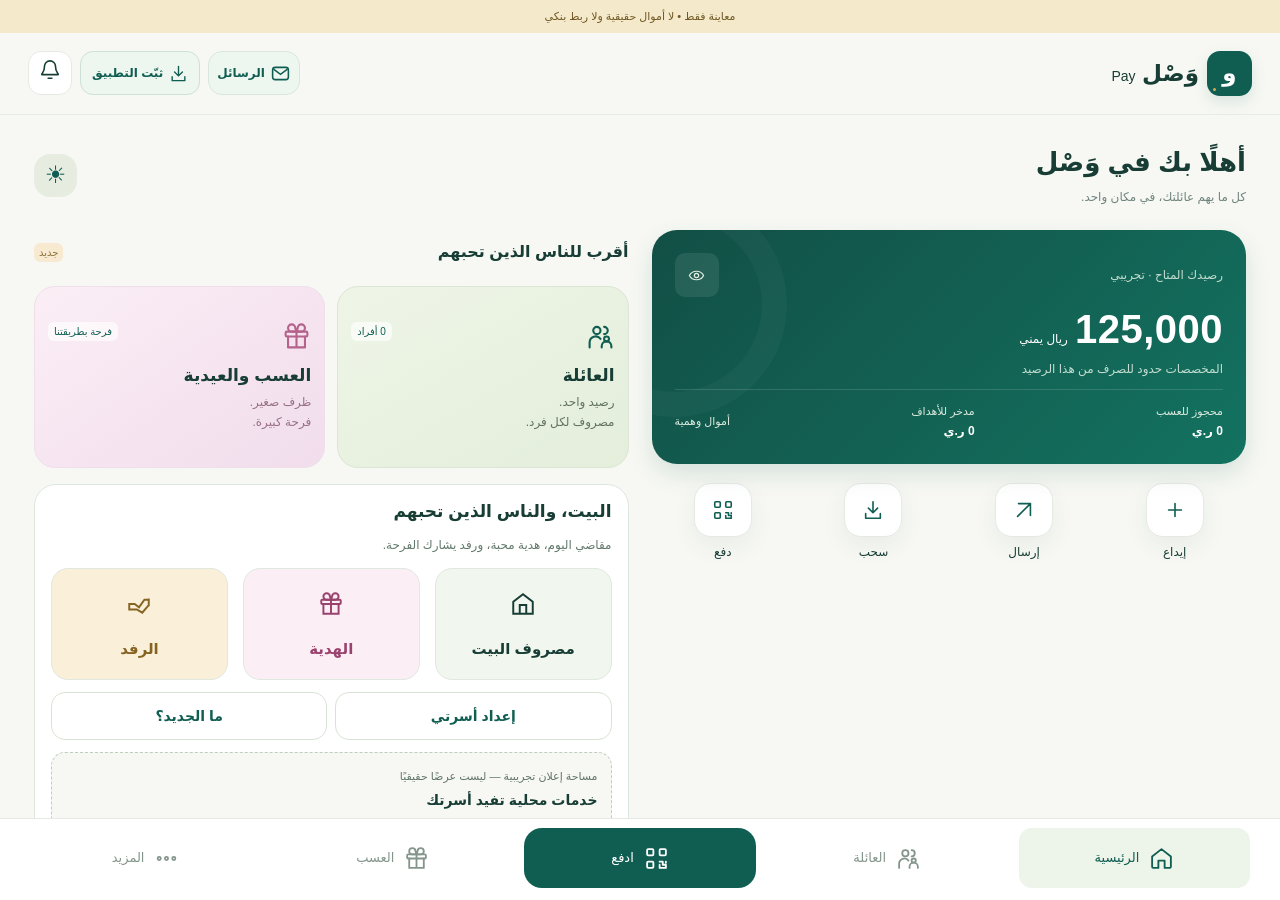
==== commit 07114a43: "Publish WaslPay 2.3.4 install tab and Arabic markup fix" ====
--- a/waslpay/index.html
+++ b/waslpay/index.html
@@ -23,18 +23,18 @@
 <main class="layout">
 <aside class="intro">
  <a class="brand" href="#home"><span class="brand-mark">و</span><span>وَصْل <b dir="ltr">Pay</b><small>تفاصيل صغيرة. فرق كبير.</small></span></a>
- <div class="eyebrow">هاتف · تابلت · متصفح · معاينة 2.3.2</div>
+ <div class="eyebrow">هاتف · تابلت · متصفح · معاينة 2.3.4</div>
  <h1>محفظة واحدة.<br>أقرب <em>لعائلتك.</em></h1>
  <p>مصروفهم من رصيدك، ضمن حدود تختارها.<br>وفرحة العيد تصلهم في ظرفٍ يحمل محبتك.</p>
  <div class="intro-item"><span>01</span><div><strong>مخصصات تتجدد</strong><small>كل يوم، كل أسبوع، أو كل شهر.</small></div></div>
  <div class="intro-item"><span>02</span><div><strong>«العسب» بطريقتنا</strong><small>ظروف وردية وزرقاء وذهبية، وتهنئة خاصة.</small></div></div>
  <div class="intro-item"><span>03</span><div><strong>قرارات أوضح، قلق أقل</strong><small>حدود للصرف، طلب زيادة، وصندوق لهدف الأسرة.</small></div></div>
  <div class="desktop-notice">نموذج تفاعلي محلي فقط، بلا بنك أو حسابات حقيقية. الأسماء والمبالغ أمثلة، ولا يتم إرسال أموال أو دعوات.</div>
- <span class="revision">تحديث السبت 19 سبتمبر 2026 · 2.3.2</span>
+ <span class="revision">تحديث الاثنين 21 سبتمبر 2026 · 2.3.4</span>
 </aside>
 <div class="phone">
  <div class="demo-ribbon">معاينة فقط • لا أموال حقيقية ولا ربط بنكي</div>
- <header class="app-header"><a href="#home" class="small-brand"><span class="brand-mark">و</span><b>وَصْل <span dir="ltr">Pay</span></b></a><div class="header-actions"><button type="button" class="message-trigger" id="messageTrigger" data-inbox="open" aria-label="الرسائل"><svg viewBox="0 0 24 24" aria-hidden="true"><rect x="3" y="5" width="18" height="14" rx="3"/><path d="m4 7 8 6 8-6"/></svg><span>الرسائل</span><span id="messageCount" class="notification-dot" hidden></span></button><button type="button" class="install-trigger" data-platform-action="install" aria-label="تثبيت وَصْل على جهازك">ثبّت التطبيق</button><button class="icon-button" data-action="requests" aria-label="طلبات الأسرة"><span id="bellIcon"></span><span id="requestCount" class="notification-dot" hidden></span></div></header>
+ <header class="app-header"><a href="#home" class="small-brand"><span class="brand-mark">و</span><b>وَصْل <span dir="ltr">Pay</span></b></a><div class="header-actions"><button type="button" class="message-trigger" id="messageTrigger" data-inbox="open" aria-label="الرسائل"><svg viewBox="0 0 24 24" aria-hidden="true"><rect x="3" y="5" width="18" height="14" rx="3"/><path d="m4 7 8 6 8-6"/></svg><span>الرسائل</span><span id="messageCount" class="notification-dot" hidden></span></button><button type="button" class="install-trigger" data-platform-action="install" aria-label="تثبيت وَصْل على جهازك">ثبّت التطبيق</button><button class="icon-button" data-action="requests" aria-label="طلبات الأسرة"><span id="bellIcon"></span><span id="requestCount" class="notification-dot" hidden></span></button></div></header>
  <div id="connectionBar" class="connection-bar" role="status" hidden>أنت بلا إنترنت — المعاينة المحلية فقط. لا معاملات مالية حقيقية.</div>
  <div id="updateBar" class="update-bar" role="status" hidden><span>تحديث جديد جاهز للمعاينة</span><button type="button" data-platform-action="update">تحديث الآن</button></div>
  <div id="paymentLive" class="payment-live" hidden><p id="paymentLiveText" role="status" aria-live="polite" aria-atomic="true"></p><button type="button" id="paymentLiveOpen" data-inbox="detail">التفاصيل</button><button type="button" data-inbox="dismiss" aria-label="إخفاء تنبيه الحركة">×</button></div>
@@ -65,5 +65,6 @@
 <script src="community-ui-2.3.js?v=2.3.0"></script>
 <script src="household-access-2.3.1.js?v=2.3.1"></script>
 <script src="accessibility-2.3.2.js?v=2.3.2"></script>
+<script src="household-message-summary-2.3.4.js?v=2.3.4"></script>
 </body>
 </html>
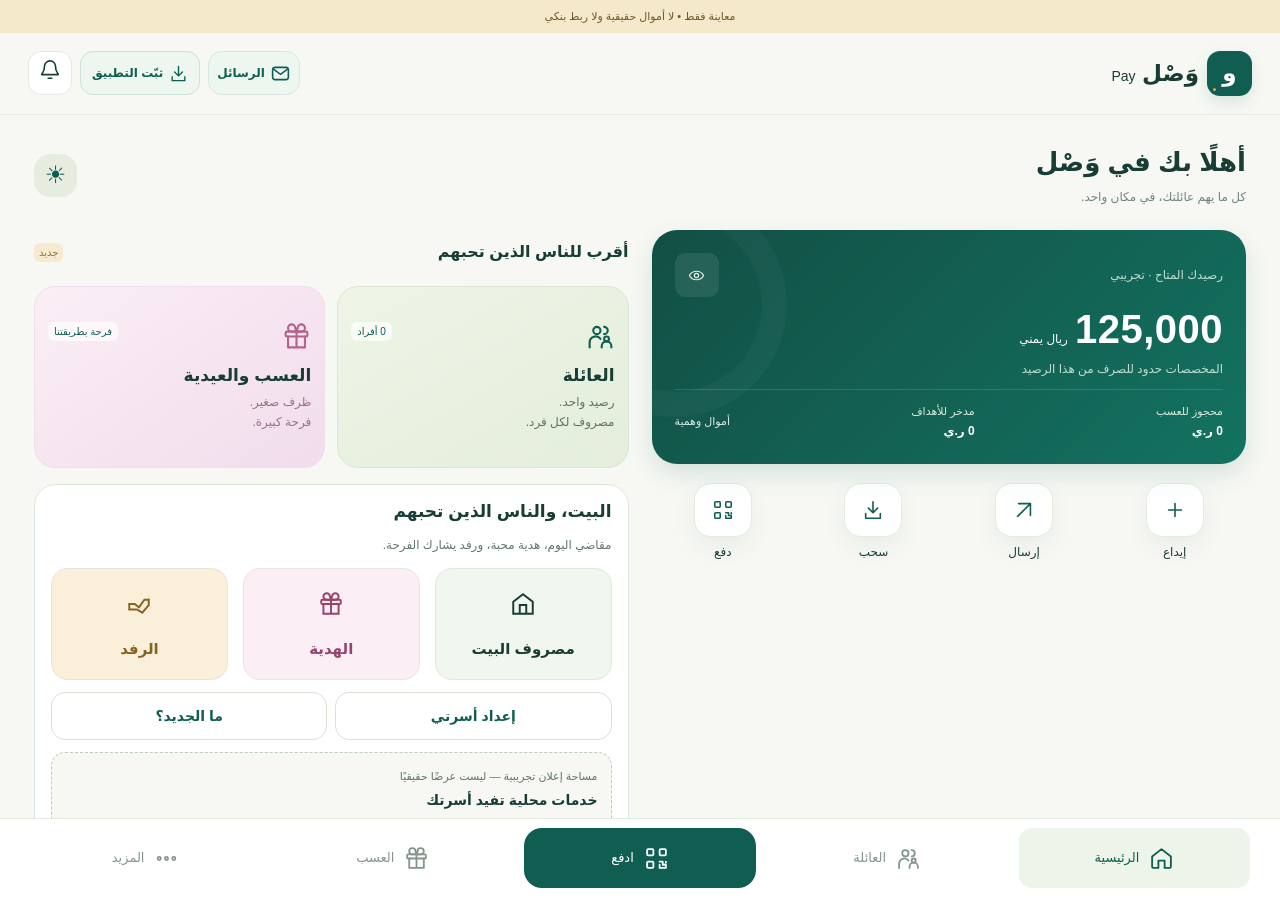
==== commit 1a3bc327: "Publish WaslPay 2.3.5 household budget warning integrity" ====
--- a/waslpay/index.html
+++ b/waslpay/index.html
@@ -17,20 +17,21 @@
 <link rel="stylesheet" href="messages-2.2.css?v=2.2.0">
 <link rel="stylesheet" href="spend-guard-2.2.1.css?v=2.2.1">
 <link rel="stylesheet" href="community-2.3.css?v=2.3.0">
+<link rel="stylesheet" href="household-message-summary-2.3.5.css?v=2.3.5">
 </head>
 <body>
 <a class="skip-link" href="#screen">انتقل إلى المحتوى</a>
 <main class="layout">
 <aside class="intro">
  <a class="brand" href="#home"><span class="brand-mark">و</span><span>وَصْل <b dir="ltr">Pay</b><small>تفاصيل صغيرة. فرق كبير.</small></span></a>
- <div class="eyebrow">هاتف · تابلت · متصفح · معاينة 2.3.4</div>
+ <div class="eyebrow">هاتف · تابلت · متصفح · معاينة 2.3.5</div>
  <h1>محفظة واحدة.<br>أقرب <em>لعائلتك.</em></h1>
  <p>مصروفهم من رصيدك، ضمن حدود تختارها.<br>وفرحة العيد تصلهم في ظرفٍ يحمل محبتك.</p>
  <div class="intro-item"><span>01</span><div><strong>مخصصات تتجدد</strong><small>كل يوم، كل أسبوع، أو كل شهر.</small></div></div>
  <div class="intro-item"><span>02</span><div><strong>«العسب» بطريقتنا</strong><small>ظروف وردية وزرقاء وذهبية، وتهنئة خاصة.</small></div></div>
  <div class="intro-item"><span>03</span><div><strong>قرارات أوضح، قلق أقل</strong><small>حدود للصرف، طلب زيادة، وصندوق لهدف الأسرة.</small></div></div>
  <div class="desktop-notice">نموذج تفاعلي محلي فقط، بلا بنك أو حسابات حقيقية. الأسماء والمبالغ أمثلة، ولا يتم إرسال أموال أو دعوات.</div>
- <span class="revision">تحديث الاثنين 21 سبتمبر 2026 · 2.3.4</span>
+ <span class="revision">تحديث الثلاثاء 22 سبتمبر 2026 · 2.3.5</span>
 </aside>
 <div class="phone">
  <div class="demo-ribbon">معاينة فقط • لا أموال حقيقية ولا ربط بنكي</div>
@@ -65,6 +66,6 @@
 <script src="community-ui-2.3.js?v=2.3.0"></script>
 <script src="household-access-2.3.1.js?v=2.3.1"></script>
 <script src="accessibility-2.3.2.js?v=2.3.2"></script>
-<script src="household-message-summary-2.3.4.js?v=2.3.4"></script>
+<script src="household-message-summary-2.3.5.js?v=2.3.5"></script>
 </body>
 </html>
--- a/waslpay/household-message-summary-2.3.5.css
+++ b/waslpay/household-message-summary-2.3.5.css
@@ -0,0 +1,3 @@
+/* Read-only household-budget emphasis for messages. No payment or balance rules. */
+.household-message-summary{margin-top:5px;line-height:1.7}.household-message-summary.low,.household-message-detail.low{color:#755711;background:#fff4d6;border:1px solid #ead8a0}.household-message-summary.exhausted,.household-message-detail.exhausted{color:#a33f38;background:#fff0ee;border:1px solid #efcfca}.household-message-summary.low,.household-message-summary.exhausted{padding:6px 8px;border-radius:8px;font-size:10px}.household-message-detail{margin:14px 0 0;padding:9px 11px;border-radius:10px;font-size:12px;line-height:1.8}.payment-live.household-low{box-shadow:inset 4px 0 0 #c39216}.payment-live.household-exhausted{box-shadow:inset 4px 0 0 #b84d45}
+@media(max-width:430px){.household-message-summary{overflow-wrap:anywhere}.household-message-detail{font-size:11px}}
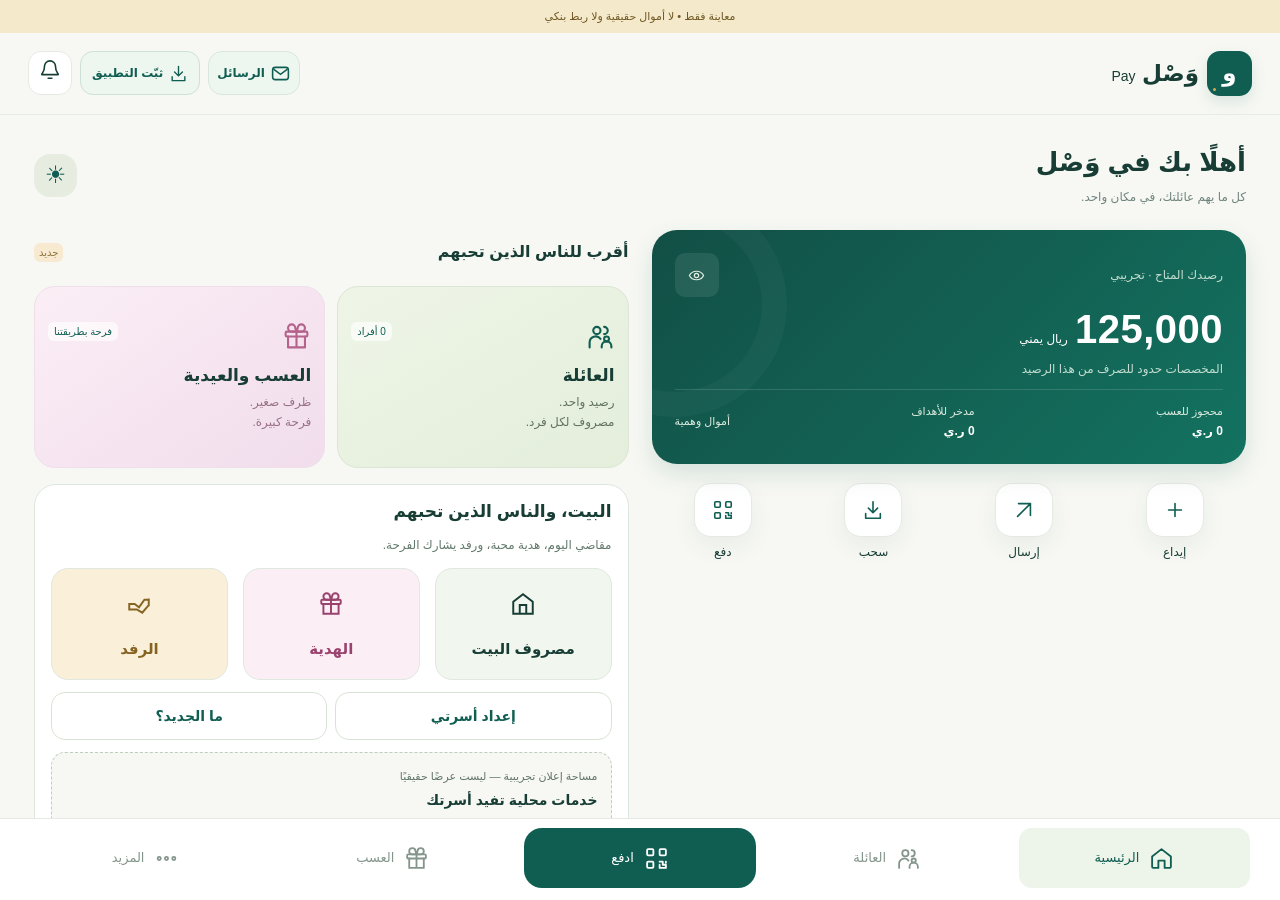
==== commit 2290828b: "Publish WaslPay 2.3.6 idempotent household message rendering" ====
--- a/waslpay/index.html
+++ b/waslpay/index.html
@@ -24,14 +24,14 @@
 <main class="layout">
 <aside class="intro">
  <a class="brand" href="#home"><span class="brand-mark">و</span><span>وَصْل <b dir="ltr">Pay</b><small>تفاصيل صغيرة. فرق كبير.</small></span></a>
- <div class="eyebrow">هاتف · تابلت · متصفح · معاينة 2.3.5</div>
+ <div class="eyebrow">هاتف · تابلت · متصفح · معاينة 2.3.6</div>
  <h1>محفظة واحدة.<br>أقرب <em>لعائلتك.</em></h1>
  <p>مصروفهم من رصيدك، ضمن حدود تختارها.<br>وفرحة العيد تصلهم في ظرفٍ يحمل محبتك.</p>
  <div class="intro-item"><span>01</span><div><strong>مخصصات تتجدد</strong><small>كل يوم، كل أسبوع، أو كل شهر.</small></div></div>
  <div class="intro-item"><span>02</span><div><strong>«العسب» بطريقتنا</strong><small>ظروف وردية وزرقاء وذهبية، وتهنئة خاصة.</small></div></div>
  <div class="intro-item"><span>03</span><div><strong>قرارات أوضح، قلق أقل</strong><small>حدود للصرف، طلب زيادة، وصندوق لهدف الأسرة.</small></div></div>
  <div class="desktop-notice">نموذج تفاعلي محلي فقط، بلا بنك أو حسابات حقيقية. الأسماء والمبالغ أمثلة، ولا يتم إرسال أموال أو دعوات.</div>
- <span class="revision">تحديث الثلاثاء 22 سبتمبر 2026 · 2.3.5</span>
+ <span class="revision">تحديث الأربعاء 23 سبتمبر 2026 · 2.3.6</span>
 </aside>
 <div class="phone">
  <div class="demo-ribbon">معاينة فقط • لا أموال حقيقية ولا ربط بنكي</div>
@@ -66,6 +66,6 @@
 <script src="community-ui-2.3.js?v=2.3.0"></script>
 <script src="household-access-2.3.1.js?v=2.3.1"></script>
 <script src="accessibility-2.3.2.js?v=2.3.2"></script>
-<script src="household-message-summary-2.3.5.js?v=2.3.5"></script>
+<script src="household-message-summary-2.3.6.js?v=2.3.6"></script>
 </body>
 </html>
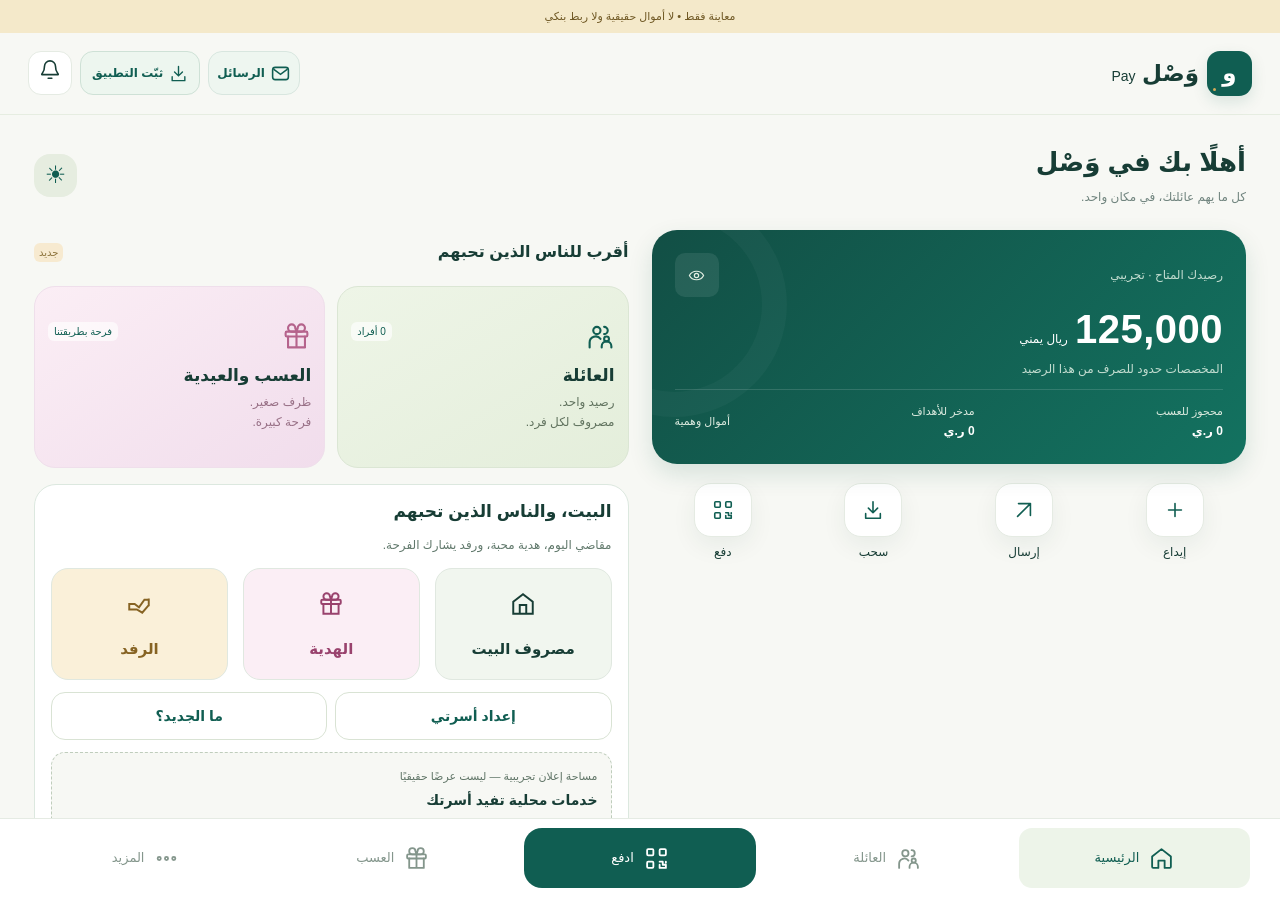
==== commit 9dec75cd: "Publish WaslPay 2.3.7 safe-area update" ====
--- a/waslpay/index.html
+++ b/waslpay/index.html
@@ -14,6 +14,7 @@
 <link rel="apple-touch-icon" sizes="180x180" href="icons/apple-touch-icon.png">
 <link rel="stylesheet" href="family-v2.css?v=2.0.0">
 <link rel="stylesheet" href="responsive-2.1.css?v=2.1.0">
+<link rel="stylesheet" href="safe-area-2.3.7.css?v=2.3.7">
 <link rel="stylesheet" href="messages-2.2.css?v=2.2.0">
 <link rel="stylesheet" href="spend-guard-2.2.1.css?v=2.2.1">
 <link rel="stylesheet" href="community-2.3.css?v=2.3.0">
@@ -24,14 +25,14 @@
 <main class="layout">
 <aside class="intro">
  <a class="brand" href="#home"><span class="brand-mark">و</span><span>وَصْل <b dir="ltr">Pay</b><small>تفاصيل صغيرة. فرق كبير.</small></span></a>
- <div class="eyebrow">هاتف · تابلت · متصفح · معاينة 2.3.6</div>
+ <div class="eyebrow">هاتف · تابلت · متصفح · معاينة 2.3.7</div>
  <h1>محفظة واحدة.<br>أقرب <em>لعائلتك.</em></h1>
  <p>مصروفهم من رصيدك، ضمن حدود تختارها.<br>وفرحة العيد تصلهم في ظرفٍ يحمل محبتك.</p>
  <div class="intro-item"><span>01</span><div><strong>مخصصات تتجدد</strong><small>كل يوم، كل أسبوع، أو كل شهر.</small></div></div>
  <div class="intro-item"><span>02</span><div><strong>«العسب» بطريقتنا</strong><small>ظروف وردية وزرقاء وذهبية، وتهنئة خاصة.</small></div></div>
  <div class="intro-item"><span>03</span><div><strong>قرارات أوضح، قلق أقل</strong><small>حدود للصرف، طلب زيادة، وصندوق لهدف الأسرة.</small></div></div>
  <div class="desktop-notice">نموذج تفاعلي محلي فقط، بلا بنك أو حسابات حقيقية. الأسماء والمبالغ أمثلة، ولا يتم إرسال أموال أو دعوات.</div>
- <span class="revision">تحديث الأربعاء 23 سبتمبر 2026 · 2.3.6</span>
+ <span class="revision">تحديث الخميس 24 سبتمبر 2026 · 2.3.7</span>
 </aside>
 <div class="phone">
  <div class="demo-ribbon">معاينة فقط • لا أموال حقيقية ولا ربط بنكي</div>
@@ -66,6 +67,6 @@
 <script src="community-ui-2.3.js?v=2.3.0"></script>
 <script src="household-access-2.3.1.js?v=2.3.1"></script>
 <script src="accessibility-2.3.2.js?v=2.3.2"></script>
-<script src="household-message-summary-2.3.6.js?v=2.3.6"></script>
+<script src="household-message-summary-2.3.7.js?v=2.3.7"></script>
 </body>
-</html>
+</html>
--- a/waslpay/safe-area-2.3.7.css
+++ b/waslpay/safe-area-2.3.7.css
@@ -0,0 +1,5 @@
+/* WaslPay 2.3.7 — keep full-width demo chrome inside device safe areas. */
+.demo-ribbon{
+  padding-left:max(12px,env(safe-area-inset-left));
+  padding-right:max(12px,env(safe-area-inset-right));
+}
